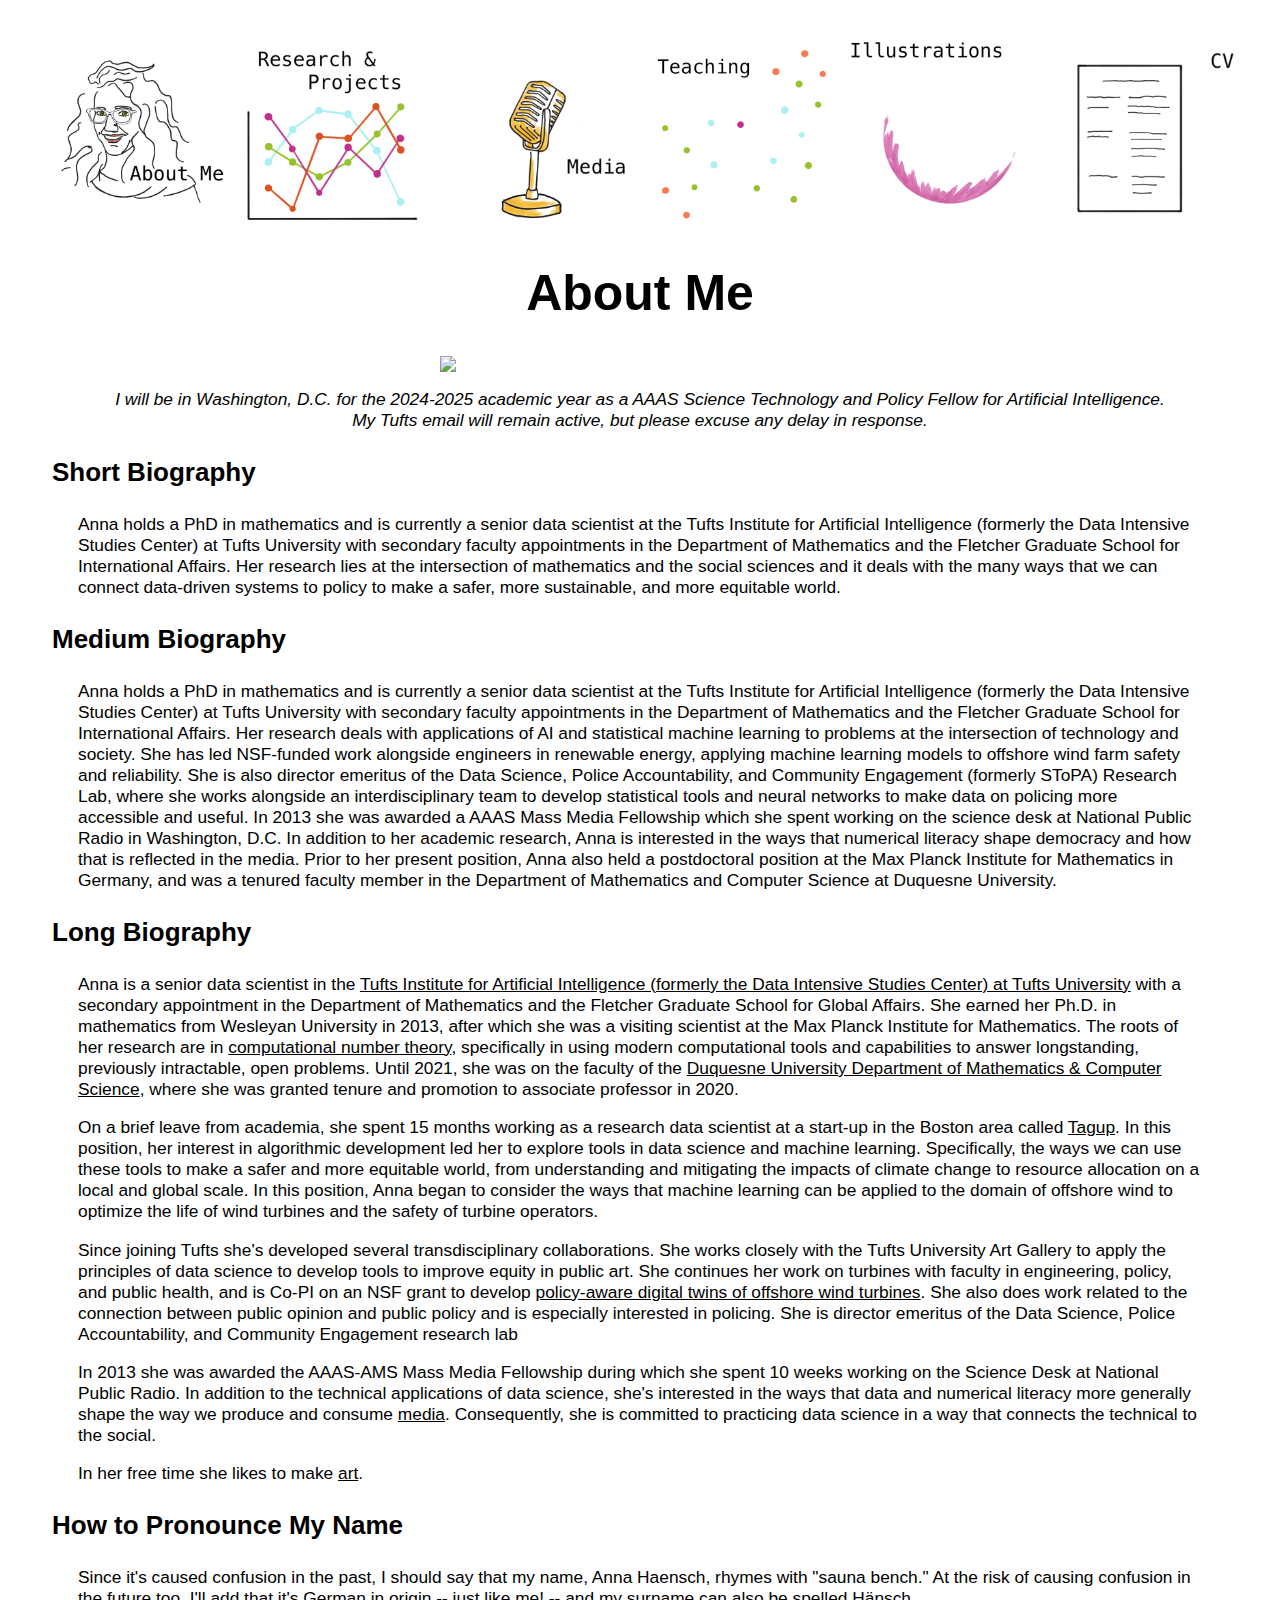
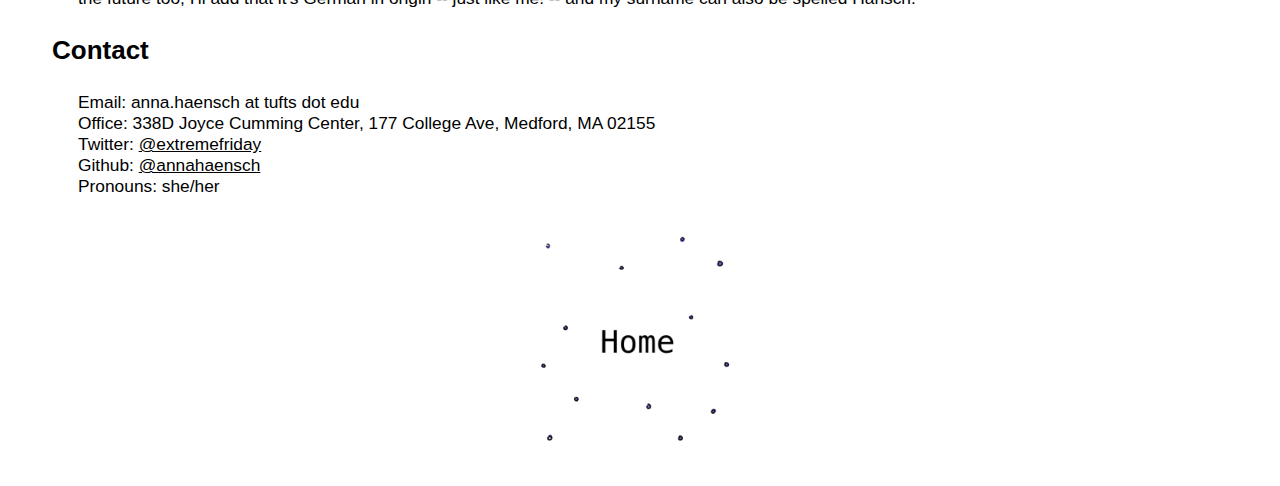
==== about.html @ 22d8f3e4 "fix typo in about" ====
<!DOCTYPE html>
<html>
<head>
<title>Anna Haensch - About</title>
<link rel="stylesheet" type="text/css" href="style.css" />
<link rel="shortcut icon" type="image/icon" href="images/favicon.ico" />
</head>

<body>

<header>
<div class="row">

<div class="col-2">
<div class="figure">
<a href="about.html">
<img class="image-main" src="images/header_images/me1.png" width = 100%>
<img class="image-hover" src="images/header_images/me2.png" width="100%">
</a>
</div>
</div>

<div class="col-2">
<div class="figure">
<a href="research.html">
<img class="image-main" src="images/header_images/project1.png" width = 100%>
<img class="image-hover" src="images/header_images/project2.png" width="100%">
</a>
</div>
</div>

<div class="col-2">
<div class="figure">
<a href="media.html">
<img class="image-main" src="images/header_images/media1.png" width = 100%>
<img class="image-hover" src="images/header_images/media2.png" width="100%">
</a>
</div>
</div>

<div class="col-2">
<div class="figure">
<a href="teaching.html">
<img class="image-main" src="images/header_images/teaching1.png" width = 100%>
<img class="image-hover" src="images/header_images/teaching2.png" width="100%">
</a>
</div>
</div>

<div class="col-2">
<div class="figure">
<a href="illustrations.html">
<img class="image-main" src="images/header_images/art1.png" width = 100%>
<img class="image-hover" src="images/header_images/art2.png" width="100%">
</a>
</div>
</div>

<div class="col-2">
<div class="figure">
<a href="CV.pdf">
<img class="image-main" src="images/header_images/cv1.png" width = 100%>
<img class="image-hover" src="images/header_images/cv2.png" width="100%">
</a>
</div>
</div>

</div>
</header>




  <center>
    <h1>
  About Me
</h1>
  </center>


<center>
<img src="images/headshots/anna_2023_2.jpg" width=50% style="border-radius: 0px">
</center>

<p>
<center>
<i>  I will be in Washington, D.C. for the 2024-2025 academic year as a AAAS Science Technology and Policy Fellow for Artificial Intelligence.  <br>My Tufts email will remain active, but please excuse any delay in response.</i>
</center>
</p>

<h2>
Short Biography
</h2>

<p>
Anna holds a PhD in mathematics and is currently a senior data scientist at the Tufts Institute for Artificial Intelligence (formerly the Data Intensive Studies Center) at Tufts University with secondary faculty appointments in the Department of Mathematics and the Fletcher Graduate School for International Affairs.  Her research lies at the intersection of mathematics and the social sciences and it deals with the many ways that we can connect data-driven systems to policy to make a safer, more sustainable, and more equitable world. 
</p>
<h2>
Medium Biography
</h2>
<p>
Anna holds a PhD in mathematics and is currently a senior data scientist at the Tufts Institute for Artificial Intelligence (formerly the Data Intensive Studies Center) at Tufts University with secondary faculty appointments in the Department of Mathematics and the Fletcher Graduate School for International Affairs.  Her research deals with applications of AI and statistical machine learning to problems at the intersection of technology and society.  She has led NSF-funded work alongside engineers in renewable energy, applying machine learning models to offshore wind farm safety and reliability. She is also director emeritus of the Data Science, Police Accountability, and Community Engagement (formerly SToPA) Research Lab, where she works alongside an interdisciplinary team to develop statistical tools and neural networks to make data on policing more accessible and useful. In 2013 she was awarded a AAAS Mass Media Fellowship which she spent working on the science desk at National Public Radio in Washington, D.C. In addition to her academic research, Anna is interested in the ways that numerical literacy shape democracy and how that is reflected in the media.  Prior to her present position, Anna also held a postdoctoral position at the Max Planck Institute for Mathematics in Germany, and was a tenured faculty member in the Department of Mathematics and Computer Science at Duquesne University. 

</p>
<h2>
  Long Biography
</h2>

<p>  
  Anna is a senior data scientist in the <a 
  href=https://disc.tufts.edu/>Tufts Institute for Artificial Intelligence (formerly the Data Intensive Studies Center) at Tufts University</a> with a secondary appointment in the Department of 
  Mathematics and the Fletcher Graduate School for Global Affairs.  She earned her Ph.D. in mathematics from Wesleyan 
  University in 2013, after which she was a visiting scientist
  at the Max Planck Institute for Mathematics.  The roots of her research are in <a href="file:///home/annahaensch/Dropbox/website/annahaensch/number_theory.html">computational number theory</a>, specifically in using modern computational tools and capabilities to answer longstanding, previously intractable, open problems.  
  Until 2021, she was on 
  the faculty of the <a href = 
  "https://www.duq.edu/academics/schools/liberal-arts/academics/departments-and-centers/mathematics-and-computer-science/undergraduate-programs/mathematics-ba/bs-">Duquesne University Department of Mathematics & Computer Science</a>, where she was granted tenure and promotion to associate professor in 2020. 
</p>

<p>
  On a brief leave from academia, she spent 15 months working as a 
  research data scientist at a start-up in the Boston area 
  called <a href="https://www.tagup.io/">Tagup</a>.  In this position, 
  her interest in algorithmic development led her to explore tools in 
  data science and machine learning.  Specifically, the ways we can use 
  these tools to make a safer and more equitable world, from 
  understanding and mitigating the impacts of climate change to 
  resource allocation on a local and global scale. In this position, 
  Anna began to consider the ways that machine learning can be applied 
  to the domain of offshore wind to optimize the life of wind turbines 
  and the safety of turbine operators.
</p>

<p>
Since joining Tufts she's developed several transdisciplinary 
collaborations.  She works closely with the Tufts University Art 
Gallery to apply the principles of data science to develop tools to 
improve equity in public art.  She continues her work on turbines with 
faculty in engineering, policy, and public health, and is Co-PI on an NSF 
grant to develop <a href = 
"https://www.nsf.gov/awardsearch/showAward?AWD_ID=2230630&HistoricalAwards=false">policy-aware digital twins of offshore wind turbines</a>.  She also does work related to the connection between public opinion and public policy and is especially interested in policing. She is director emeritus of the Data Science, Police Accountability, and Community Engagement research lab
</p>
<p>
  In 2013 she was awarded the AAAS-AMS Mass Media Fellowship during 
  which she spent 10 weeks working on the Science Desk at National 
  Public Radio.  In addition to the technical applications of data 
  science, she's interested in the ways that data and numerical 
  literacy more generally shape the way we produce and consume <a 
  href="media.html">media</a>. Consequently, she is committed to practicing data science in a way that connects the technical to the social.
</p>  
<p>
  In her free time she likes to make <a href="illustrations.html">art</a>.
</p>

<h2>
  How to Pronounce My Name
</h2>
<p>
Since it's caused confusion in the past, I should say that my name, 
Anna Haensch, rhymes with "sauna bench."  At the risk of causing confusion in the future too, I'll add that it's German in origin -- just like me! -- and my surname can also be spelled H&#228;nsch.
</p>



    <h2>
  Contact
</h2>
    <p>
Email: anna.haensch at tufts dot edu<br>
Office: 338D Joyce Cumming Center, 177 College Ave, Medford, MA 
02155<br>
Twitter: <a href="https://twitter.com/extremefriday?lang=en">@extremefriday</a><br>
Github: <a href = "https://github.com/annahaensch">@annahaensch</a><br>
Pronouns: she/her
</p>

<footer>
<table style="width:100%; padding-top:100px">
<col span="1" class="wide">
<tr>
<td>
<div class="figure">
<img class="image-main" src="images/header_images/blank.png" width="100%">
<img class="image-hover" src="images/header_images/blank.png" width="100%">
</div>
</td>
<td>
<div class="figure">
<img class="image-main" src="images/header_images/blank.png" width="100%">
<img class="image-hover" src="images/header_images/blank.png" width="100%">
</div>
</td>
<td>
<a href="index.html">
<div class="figure">
<img class="image-main" src="images/header_images/home1.png" width="100%">
<img class="image-hover" src="images/header_images/home2.png" width="100%">
</div>
</a>
</td>
<td>
<div class="figure">
<img class="image-main" src="images/header_images/blank.png" width="100%">
<img class="image-hover" src="images/header_images/blank.png" width="100%">
</div>
</td>
<td>
<div class="figure">
<img class="image-main" src="images/header_images/blank.png" width="100%">
<img class="image-hover" src="images/header_images/blank.png" width="100%">
</div>
</td>
</tr>
</table>
</footer>

</body>

</html>
---- style.css ----
<!-- EAEAFF is light blue -->
<!-- 2B3856 is dark blue -->
<!-- FFFFFF is cream -->
<!-- #4D7700 is dark green -->

<style type="text/css">
/*This is a comment*/

.spacebelow {
     margin-bottom: 8;
  }

/*
header{
  font: 25pt arial;
  color: black;
  background-color: #FFFFFF;
  box-shadow: 0px 0px 0px rgba(0,0,0,0.15);
  padding: 0 20px;
  margin: 0px 0px;
  border-radius: 0px;
  list-style: none;
  position: relative;
  display: inline-table;
  width: 100%;
}
*/

img{display: block;
    border-radius: 0px;
    max-width: 400px}

img.header{display: block;
    border-radius: 0px;
    float:right}

/*table{
  font: 13pt arial;
  background-color: #FFFFFF;
  box-shadow: 0px 0px 0px rgba(0,0,0,0.15);
  padding: 0px 20px;
  border-radius: 0px;
  list-style: none;
  position: relative;
  display: inline-table;
  width: 100%;
}*/

table {
  width: 100%;
  border-collapse: collapse;
  table-layout: fixed;
}

th {
  text-align: left;
  padding: 8px;
  width: 20%;
}

td {
  width: 100%;
  word-wrap: break-word;
  padding: 8px;
}


body
{
  color: #000;
  background-color: #2B3856;
  background-color: #FFFFFF;
  padding: 1.5em;
  margin: 0;
  font: 13pt Arial;
}

h1
{
  font-size: 50px;
}

h2
{
  margin: 1.0em;
}


p {
margin: 3.0em;
margin-top: 1em;
margin-bottom: 1em;
}

ol {
margin: 4.0em;
margin-top: 1em;
margin-bottom: 1em;
}

ul {
margin: 4.0em;
margin-top: 1em;
margin-bottom: 1em;
}

li {
margin-bottom: 1em;
}

a:link
{
  color: black;
	text-decoration: underline;
}

a:hover
{
	color: black;
  background-color: #fbd383;
	text-decoration: none;
}

a:visited
{
	color: black;
	text-decoration: none;
}

img.thumbnails
{
   width:100px;
   height:100px;
}

/* Three image containers (use 25% for four, and 50% for two, etc) */
.column {
  float: left;
  width: 45%;
  padding: 5px;
}

.two {
  width: 50%;
}

/* Clear floats after image containers 
.row::after {
  content: "";
  clear: both;
  display: table;
}
*/

/*
  Rollover Image
 */
.figure {
    position: relative;
    max-width: 100%;
}
.figure img.image-hover {
  position: absolute;
  top: 0;
  right: 0;
  left: 0;
  bottom: 0;
  object-fit: contain;
  opacity: 0;
  transition: opacity .2s;
}

.figure:hover img.image-hover {
  opacity: 1;
}


/* 
  Responsive Columns
*/
* {
  box-sizing: border-box;
}

.row::after {
  content: "";
  clear: both;
  display: block;
}

[class*="col-"] {
  float: left;
  padding: 0px;
}

html {
  font-family: "Lucida Sans", sans-serif;
}

.header {
  background-color: #ffffff;
  color: #ffffff;
  padding: 0px;
}

.footer {
  background-color: #0099cc;
  color: #ffffff;
  text-align: center;
  font-size: 12px;
  padding: 15px;
}

/* For desktop: */
.col-1 {width: 8.33%;}
.col-2 {width: 16.66%;}
.col-3 {width: 25%;}
.col-4 {width: 33.33%;}
.col-5 {width: 41.66%;}
.col-6 {width: 50%;}
.col-7 {width: 58.33%;}
.col-8 {width: 66.66%;}
.col-9 {width: 75%;}
.col-10 {width: 83.33%;}
.col-11 {width: 91.66%;}
.col-12 {width: 100%;}

/*
@media only screen and (max-width: 600px) {
  [class*="col-"] {
    width: 100%;
  }
}
*/

</style>
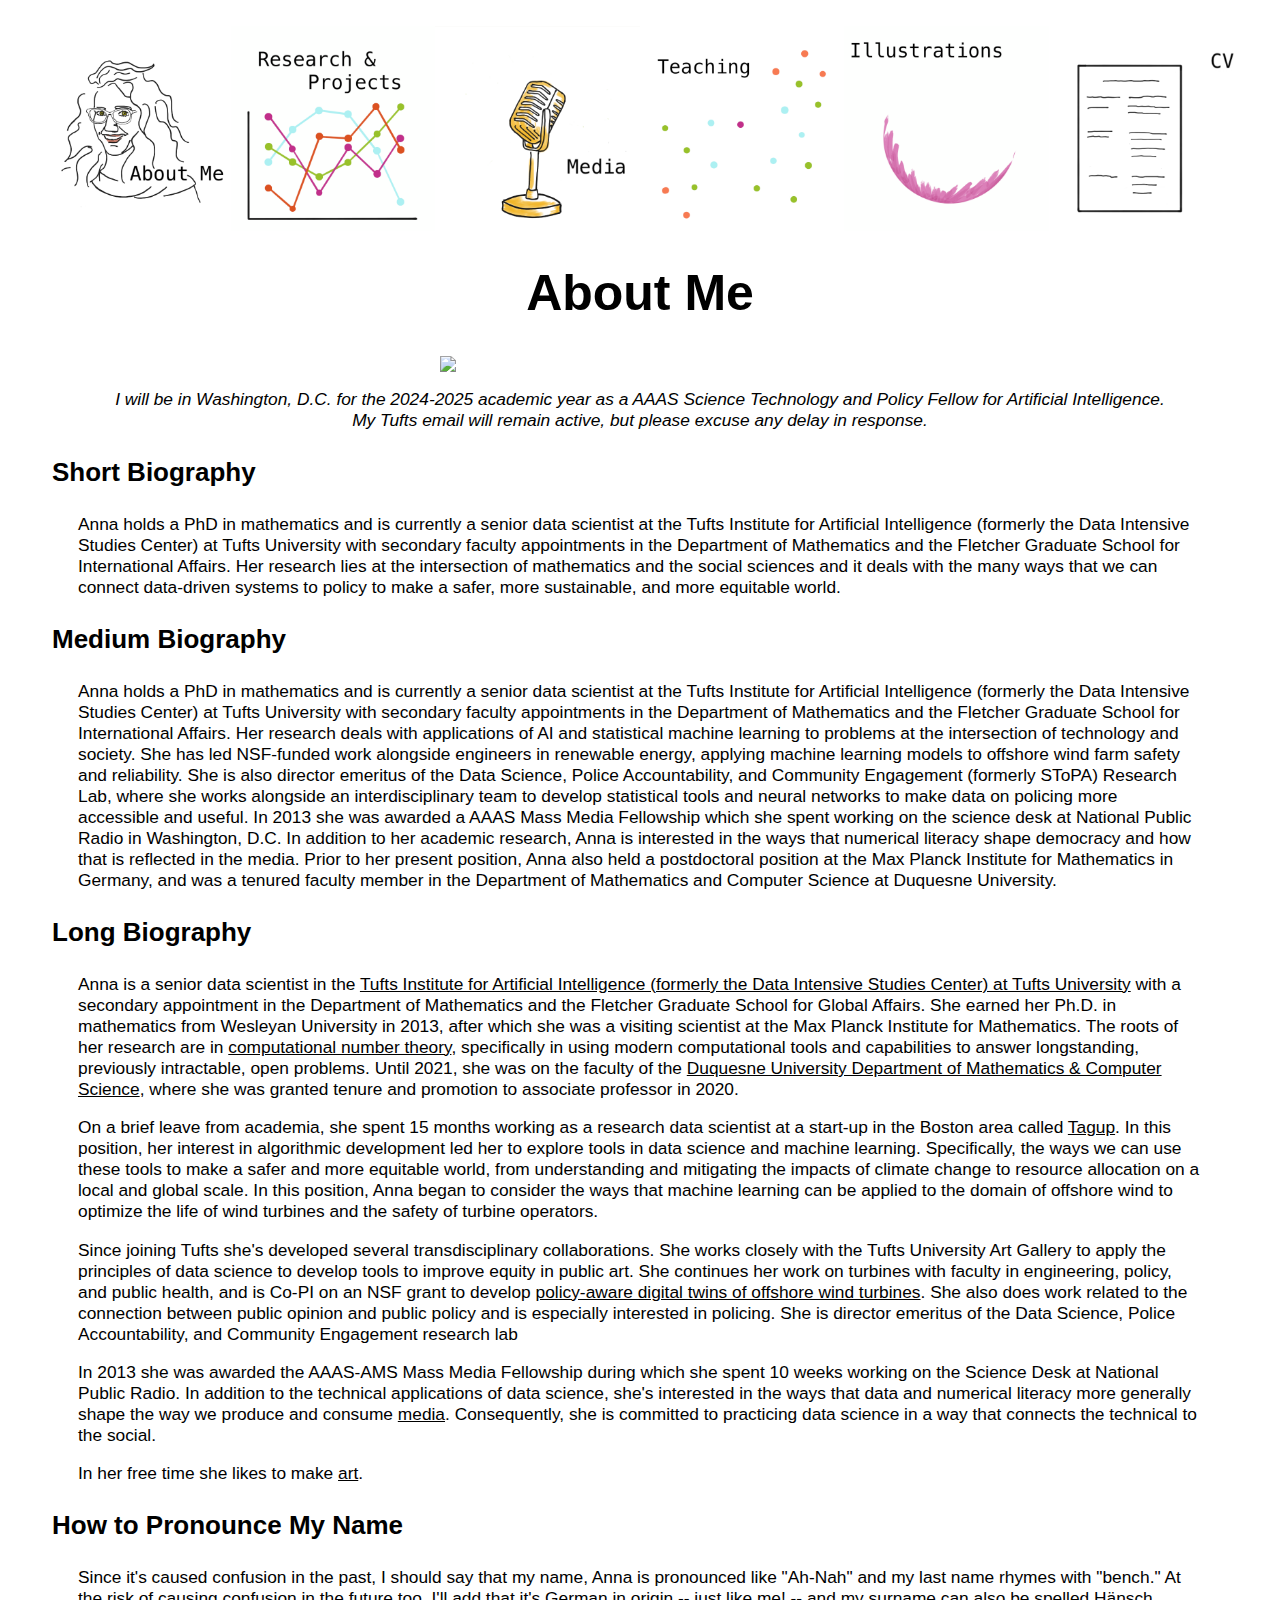
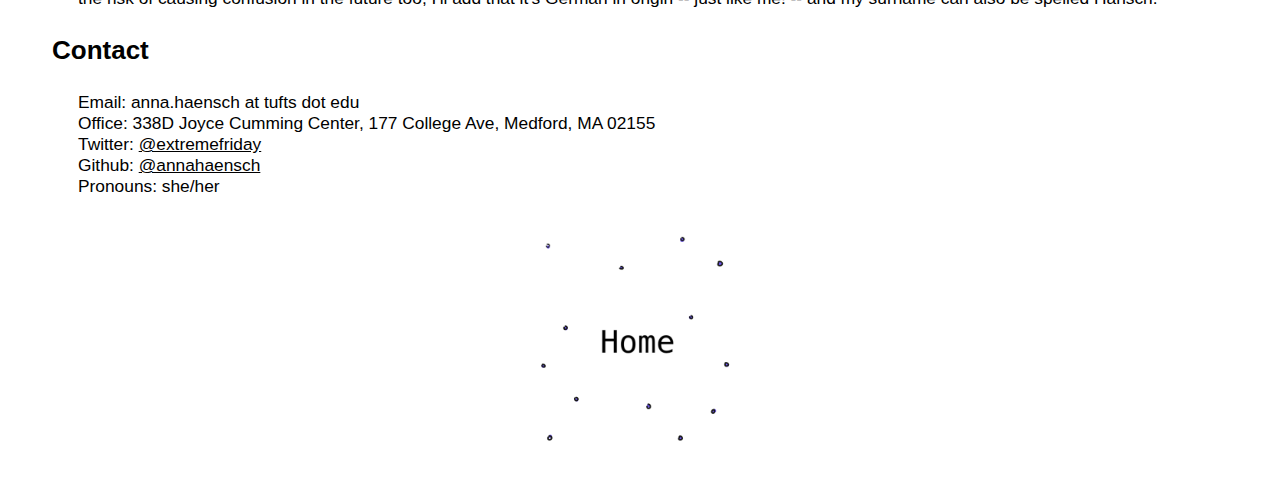
==== commit 6ad8cdb6: "fix typo in about" ====
--- a/about.html
+++ b/about.html
@@ -157,7 +157,7 @@
 </h2>
 <p>
 Since it's caused confusion in the past, I should say that my name, 
-Anna Haensch, rhymes with "sauna bench."  At the risk of causing confusion in the future too, I'll add that it's German in origin -- just like me! -- and my surname can also be spelled H&#228;nsch.
+Anna is pronounced like "Ah-Nah" and my last name rhymes with "bench."  At the risk of causing confusion in the future too, I'll add that it's German in origin -- just like me! -- and my surname can also be spelled H&#228;nsch.
 </p>
 
 
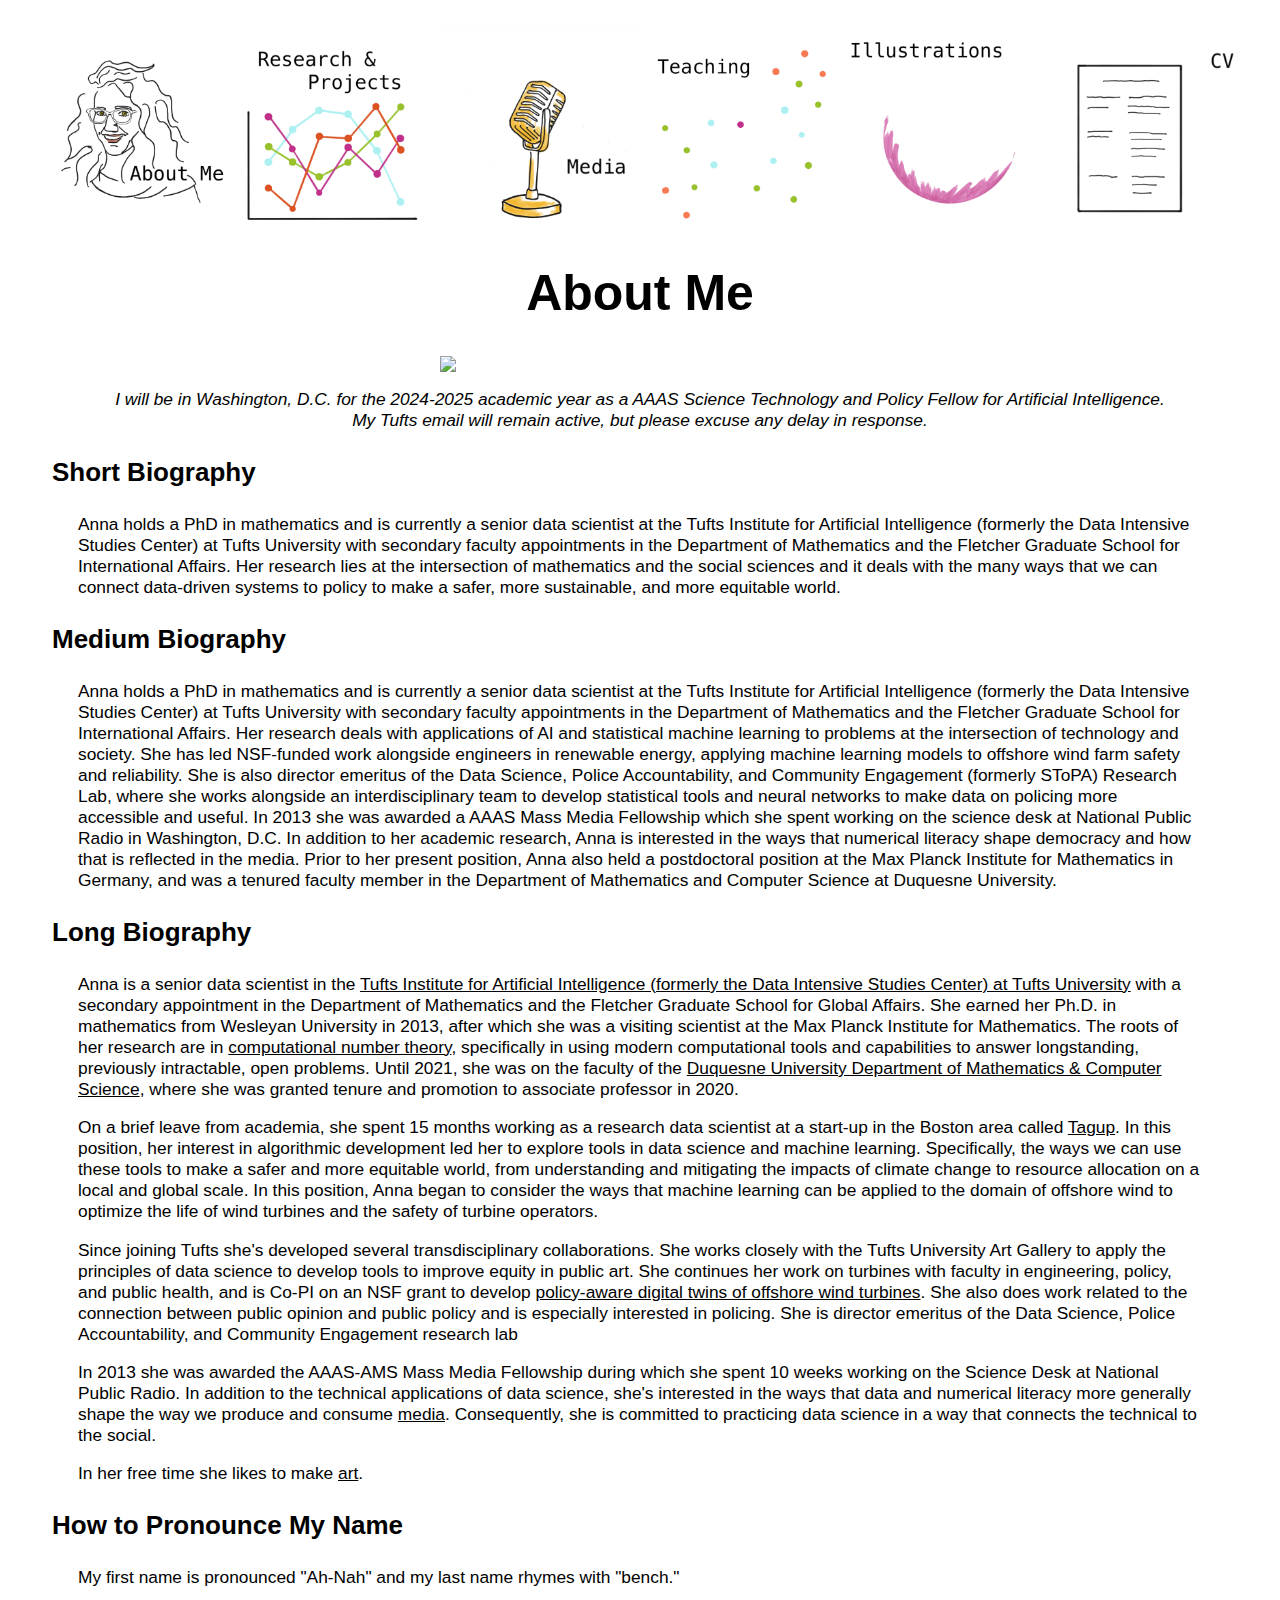
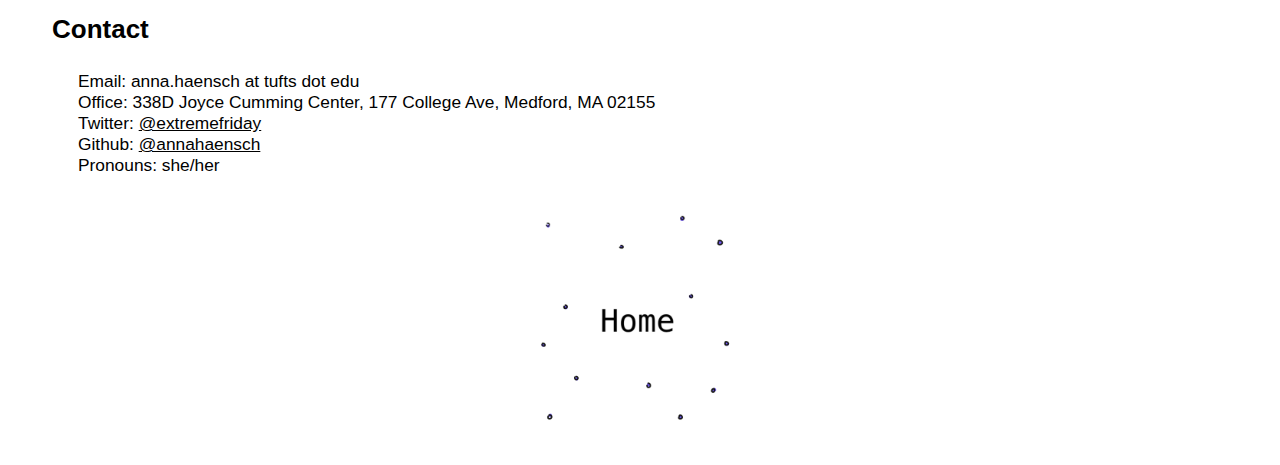
==== commit cbe44a20: "fix typo in about" ====
--- a/about.html
+++ b/about.html
@@ -156,8 +156,7 @@
   How to Pronounce My Name
 </h2>
 <p>
-Since it's caused confusion in the past, I should say that my name, 
-Anna is pronounced like "Ah-Nah" and my last name rhymes with "bench."  At the risk of causing confusion in the future too, I'll add that it's German in origin -- just like me! -- and my surname can also be spelled H&#228;nsch.
+My first name is pronounced "Ah-Nah" and my last name rhymes with "bench."
 </p>
 
 
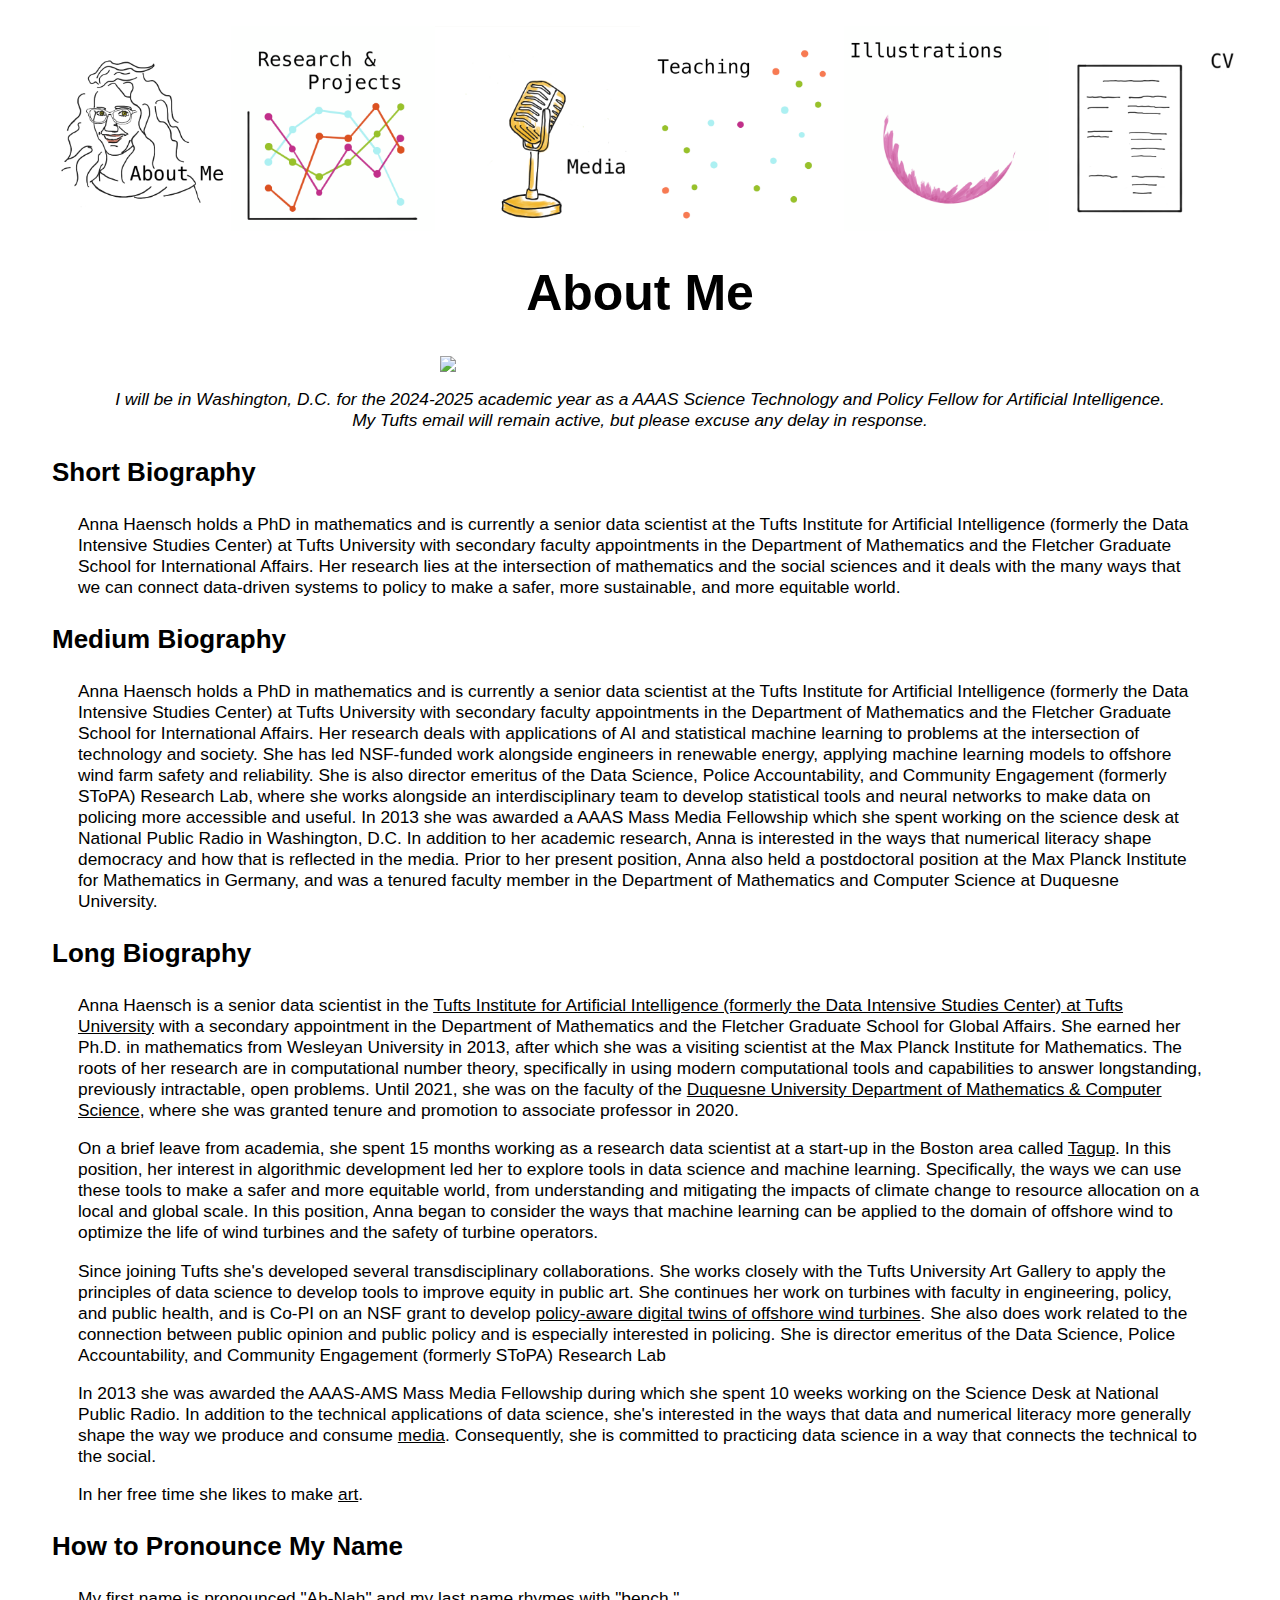
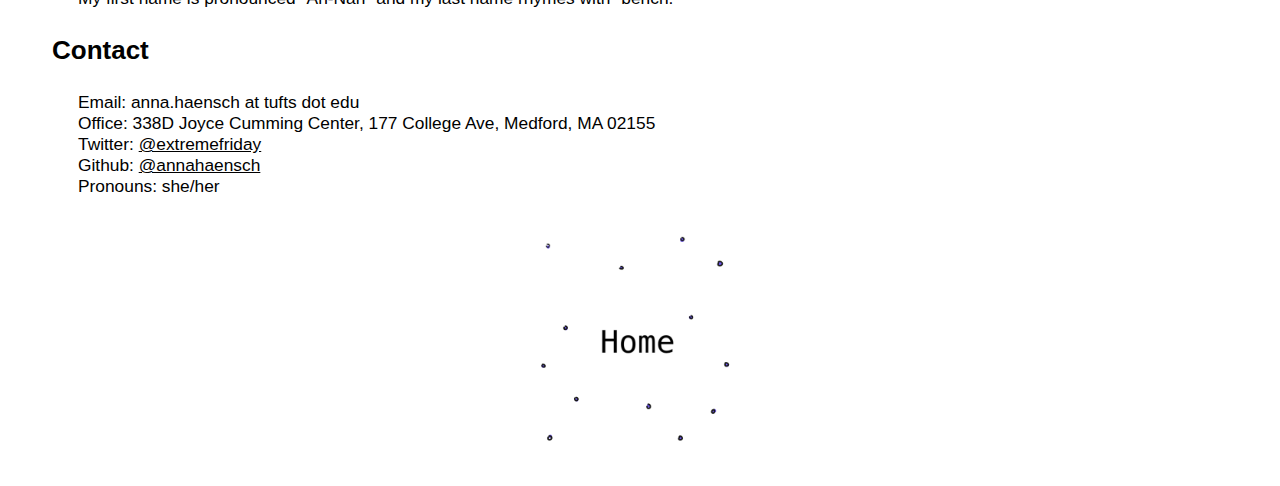
==== commit 92989ba0: "fix typo in about" ====
--- a/about.html
+++ b/about.html
@@ -93,13 +93,13 @@
 </h2>
 
 <p>
-Anna holds a PhD in mathematics and is currently a senior data scientist at the Tufts Institute for Artificial Intelligence (formerly the Data Intensive Studies Center) at Tufts University with secondary faculty appointments in the Department of Mathematics and the Fletcher Graduate School for International Affairs.  Her research lies at the intersection of mathematics and the social sciences and it deals with the many ways that we can connect data-driven systems to policy to make a safer, more sustainable, and more equitable world. 
+Anna Haensch holds a PhD in mathematics and is currently a senior data scientist at the Tufts Institute for Artificial Intelligence (formerly the Data Intensive Studies Center) at Tufts University with secondary faculty appointments in the Department of Mathematics and the Fletcher Graduate School for International Affairs.  Her research lies at the intersection of mathematics and the social sciences and it deals with the many ways that we can connect data-driven systems to policy to make a safer, more sustainable, and more equitable world. 
 </p>
 <h2>
 Medium Biography
 </h2>
 <p>
-Anna holds a PhD in mathematics and is currently a senior data scientist at the Tufts Institute for Artificial Intelligence (formerly the Data Intensive Studies Center) at Tufts University with secondary faculty appointments in the Department of Mathematics and the Fletcher Graduate School for International Affairs.  Her research deals with applications of AI and statistical machine learning to problems at the intersection of technology and society.  She has led NSF-funded work alongside engineers in renewable energy, applying machine learning models to offshore wind farm safety and reliability. She is also director emeritus of the Data Science, Police Accountability, and Community Engagement (formerly SToPA) Research Lab, where she works alongside an interdisciplinary team to develop statistical tools and neural networks to make data on policing more accessible and useful. In 2013 she was awarded a AAAS Mass Media Fellowship which she spent working on the science desk at National Public Radio in Washington, D.C. In addition to her academic research, Anna is interested in the ways that numerical literacy shape democracy and how that is reflected in the media.  Prior to her present position, Anna also held a postdoctoral position at the Max Planck Institute for Mathematics in Germany, and was a tenured faculty member in the Department of Mathematics and Computer Science at Duquesne University. 
+  Anna Haensch holds a PhD in mathematics and is currently a senior data scientist at the Tufts Institute for Artificial Intelligence (formerly the Data Intensive Studies Center) at Tufts University with secondary faculty appointments in the Department of Mathematics and the Fletcher Graduate School for International Affairs.  Her research deals with applications of AI and statistical machine learning to problems at the intersection of technology and society.  She has led NSF-funded work alongside engineers in renewable energy, applying machine learning models to offshore wind farm safety and reliability. She is also director emeritus of the Data Science, Police Accountability, and Community Engagement (formerly SToPA) Research Lab, where she works alongside an interdisciplinary team to develop statistical tools and neural networks to make data on policing more accessible and useful. In 2013 she was awarded a AAAS Mass Media Fellowship which she spent working on the science desk at National Public Radio in Washington, D.C. In addition to her academic research, Anna is interested in the ways that numerical literacy shape democracy and how that is reflected in the media.  Prior to her present position, Anna also held a postdoctoral position at the Max Planck Institute for Mathematics in Germany, and was a tenured faculty member in the Department of Mathematics and Computer Science at Duquesne University. 
 
 </p>
 <h2>
@@ -107,47 +107,22 @@
 </h2>
 
 <p>  
-  Anna is a senior data scientist in the <a 
-  href=https://disc.tufts.edu/>Tufts Institute for Artificial Intelligence (formerly the Data Intensive Studies Center) at Tufts University</a> with a secondary appointment in the Department of 
-  Mathematics and the Fletcher Graduate School for Global Affairs.  She earned her Ph.D. in mathematics from Wesleyan 
-  University in 2013, after which she was a visiting scientist
-  at the Max Planck Institute for Mathematics.  The roots of her research are in <a href="file:///home/annahaensch/Dropbox/website/annahaensch/number_theory.html">computational number theory</a>, specifically in using modern computational tools and capabilities to answer longstanding, previously intractable, open problems.  
-  Until 2021, she was on 
-  the faculty of the <a href = 
-  "https://www.duq.edu/academics/schools/liberal-arts/academics/departments-and-centers/mathematics-and-computer-science/undergraduate-programs/mathematics-ba/bs-">Duquesne University Department of Mathematics & Computer Science</a>, where she was granted tenure and promotion to associate professor in 2020. 
+  Anna Haensch is a senior data scientist in the <a href=https://disc.tufts.edu/>Tufts Institute for Artificial Intelligence (formerly the Data Intensive Studies Center) at Tufts University</a> with a secondary appointment in the Department of Mathematics and the Fletcher Graduate School for Global Affairs.  She earned her Ph.D. in mathematics from Wesleyan University in 2013, after which she was a visiting scientist at the Max Planck Institute for Mathematics.  The roots of her research are in computational number theory, specifically in using modern computational tools and capabilities to answer longstanding, previously intractable, open problems.  Until 2021, she was on the faculty of the <a href = "https://www.duq.edu/academics/schools/liberal-arts/academics/departments-and-centers/mathematics-and-computer-science/undergraduate-programs/mathematics-ba/bs-">Duquesne University Department of Mathematics & Computer Science</a>, where she was granted tenure and promotion to associate professor in 2020. 
 </p>
 
 <p>
-  On a brief leave from academia, she spent 15 months working as a 
-  research data scientist at a start-up in the Boston area 
-  called <a href="https://www.tagup.io/">Tagup</a>.  In this position, 
-  her interest in algorithmic development led her to explore tools in 
-  data science and machine learning.  Specifically, the ways we can use 
-  these tools to make a safer and more equitable world, from 
-  understanding and mitigating the impacts of climate change to 
-  resource allocation on a local and global scale. In this position, 
-  Anna began to consider the ways that machine learning can be applied 
-  to the domain of offshore wind to optimize the life of wind turbines 
+  On a brief leave from academia, she spent 15 months working as a research data scientist at a start-up in the Boston area called <a href="https://www.tagup.io/">Tagup</a>.  In this position, her interest in algorithmic development led her to explore tools in data science and machine learning.  Specifically, the ways we can use these tools to make a safer and more equitable world, from understanding and mitigating the impacts of climate change to resource allocation on a local and global scale. In this position, Anna began to consider the ways that machine learning can be applied to the domain of offshore wind to optimize the life of wind turbines 
   and the safety of turbine operators.
 </p>
 
 <p>
-Since joining Tufts she's developed several transdisciplinary 
-collaborations.  She works closely with the Tufts University Art 
-Gallery to apply the principles of data science to develop tools to 
-improve equity in public art.  She continues her work on turbines with 
-faculty in engineering, policy, and public health, and is Co-PI on an NSF 
-grant to develop <a href = 
-"https://www.nsf.gov/awardsearch/showAward?AWD_ID=2230630&HistoricalAwards=false">policy-aware digital twins of offshore wind turbines</a>.  She also does work related to the connection between public opinion and public policy and is especially interested in policing. She is director emeritus of the Data Science, Police Accountability, and Community Engagement research lab
+  Since joining Tufts she's developed several transdisciplinary collaborations.  She works closely with the Tufts University Art Gallery to apply the principles of data science to develop tools to improve equity in public art.  She continues her work on turbines with faculty in engineering, policy, and public health, and is Co-PI on an NSF grant to develop <a href = "https://www.nsf.gov/awardsearch/showAward?AWD_ID=2230630&HistoricalAwards=false">policy-aware digital twins of offshore wind turbines</a>.  She also does work related to the connection between public opinion and public policy and is especially interested in policing. She is director emeritus of the Data Science, Police Accountability, and Community Engagement (formerly SToPA) Research Lab
 </p>
+
 <p>
-  In 2013 she was awarded the AAAS-AMS Mass Media Fellowship during 
-  which she spent 10 weeks working on the Science Desk at National 
-  Public Radio.  In addition to the technical applications of data 
-  science, she's interested in the ways that data and numerical 
-  literacy more generally shape the way we produce and consume <a 
-  href="media.html">media</a>. Consequently, she is committed to practicing data science in a way that connects the technical to the social.
+  In 2013 she was awarded the AAAS-AMS Mass Media Fellowship during which she spent 10 weeks working on the Science Desk at National Public Radio.  In addition to the technical applications of data science, she's interested in the ways that data and numerical literacy more generally shape the way we produce and consume <a href="media.html">media</a>. Consequently, she is committed to practicing data science in a way that connects the technical to the social.
 </p>  
+
 <p>
   In her free time she likes to make <a href="illustrations.html">art</a>.
 </p>
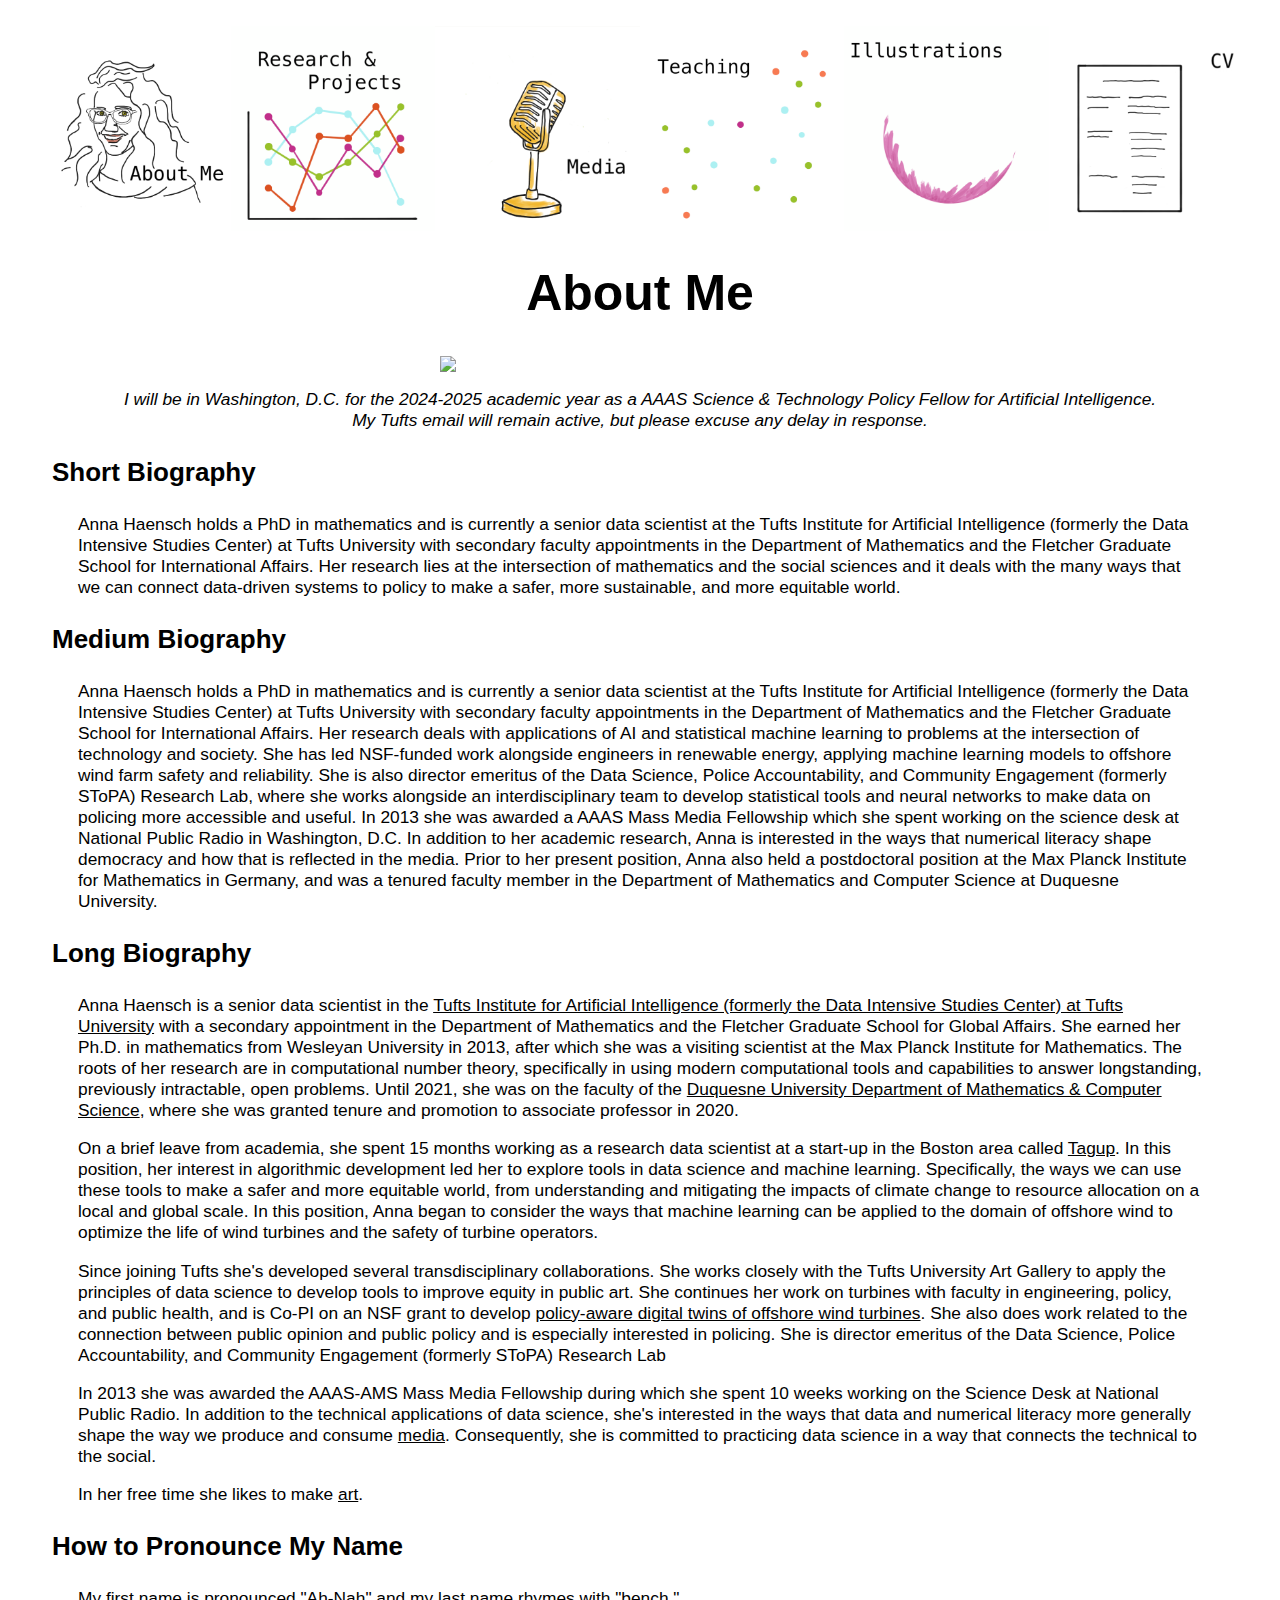
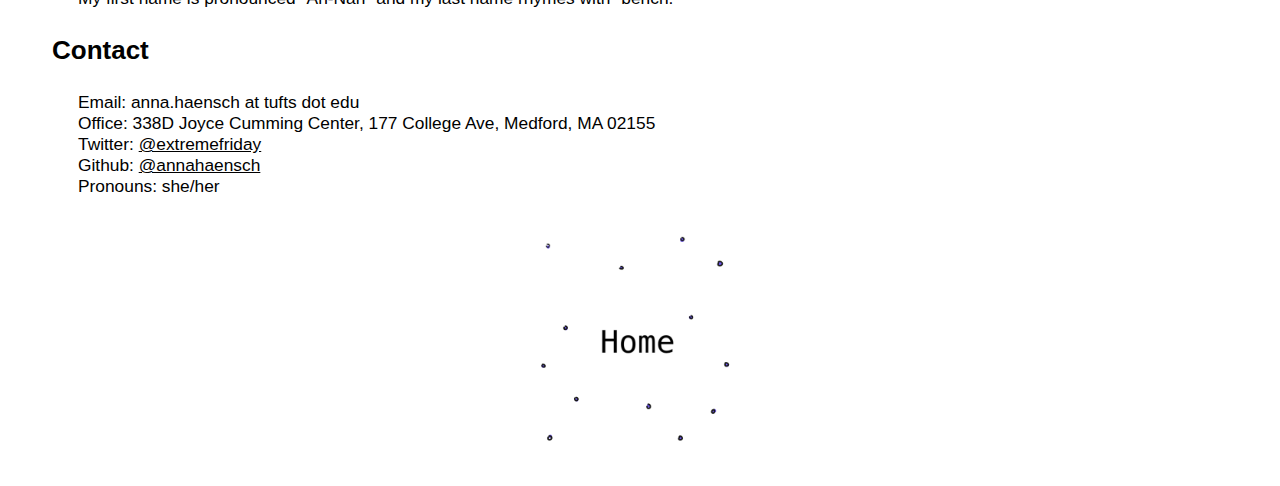
==== commit e7fcddf4: "fix about" ====
--- a/about.html
+++ b/about.html
@@ -84,7 +84,7 @@
 
 <p>
 <center>
-<i>  I will be in Washington, D.C. for the 2024-2025 academic year as a AAAS Science Technology and Policy Fellow for Artificial Intelligence.  <br>My Tufts email will remain active, but please excuse any delay in response.</i>
+<i>  I will be in Washington, D.C. for the 2024-2025 academic year as a AAAS Science & Technology Policy Fellow for Artificial Intelligence.  <br>My Tufts email will remain active, but please excuse any delay in response.</i>
 </center>
 </p>
 
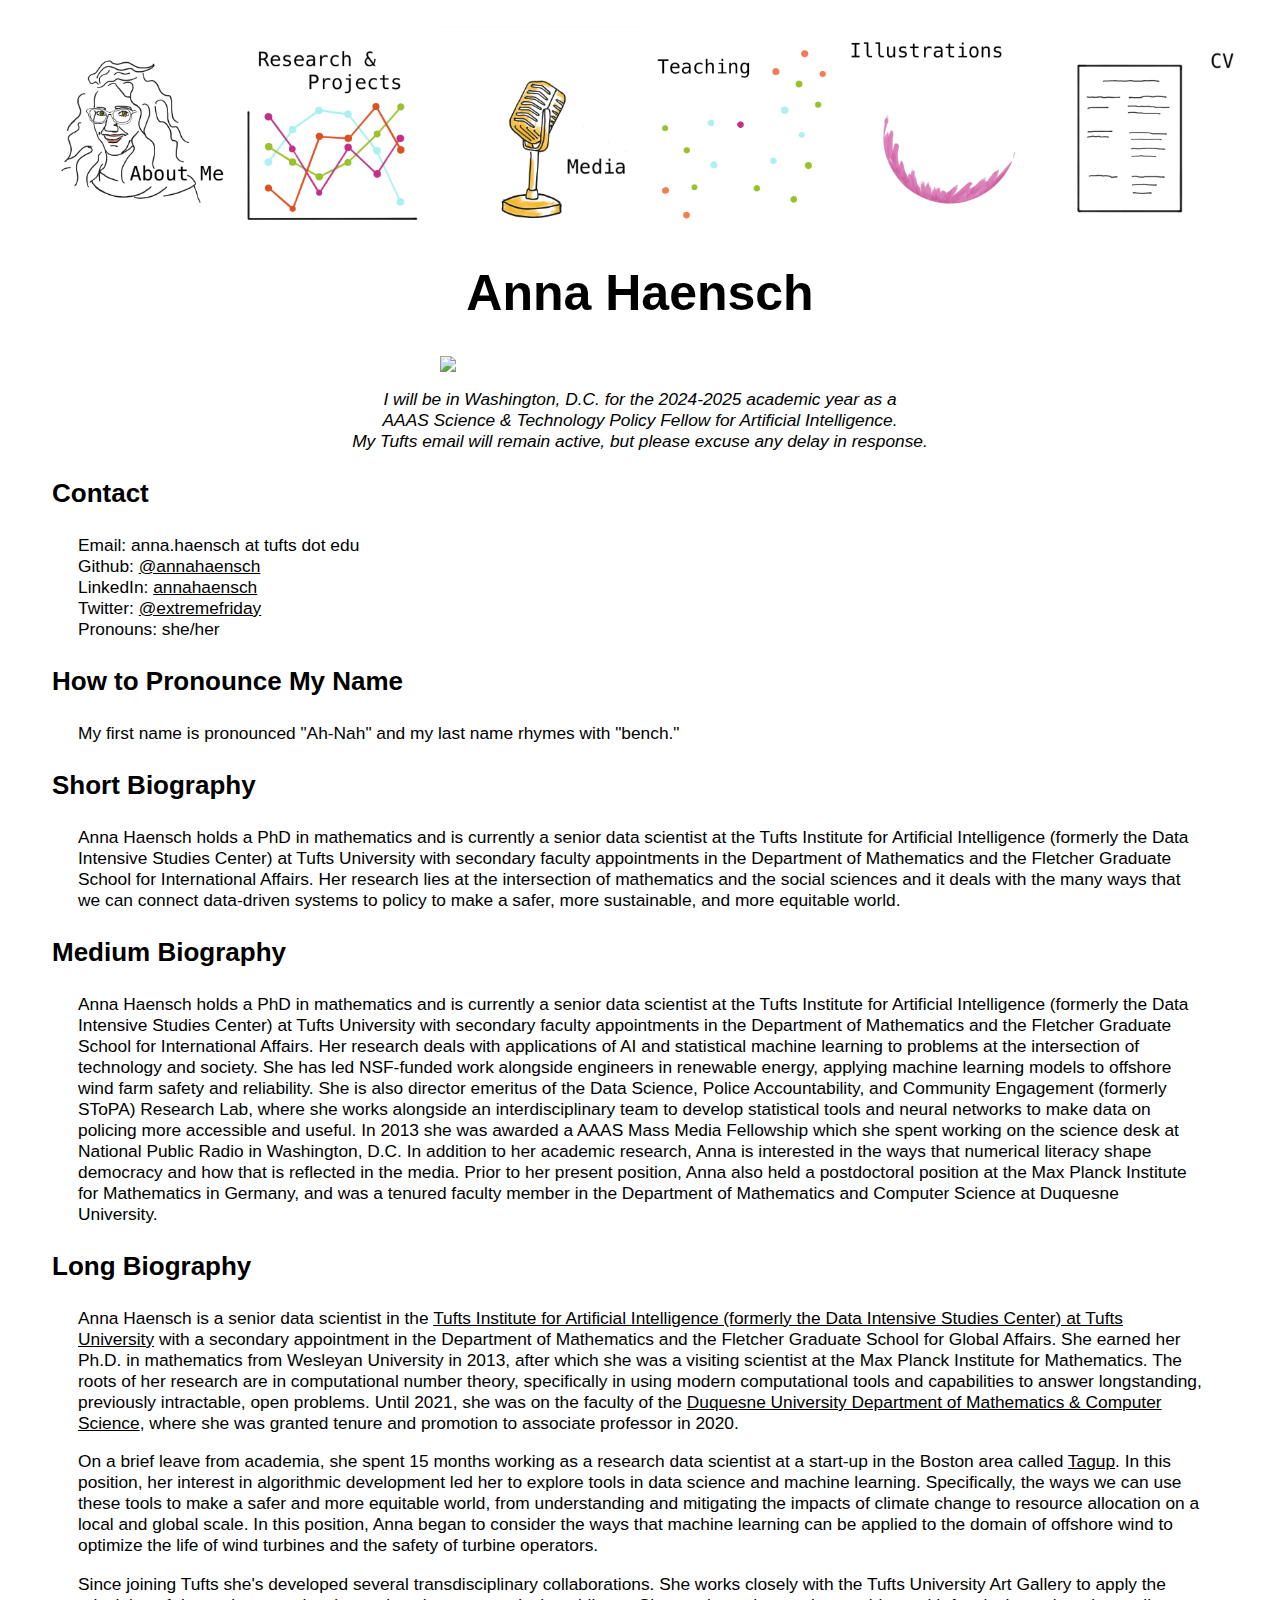
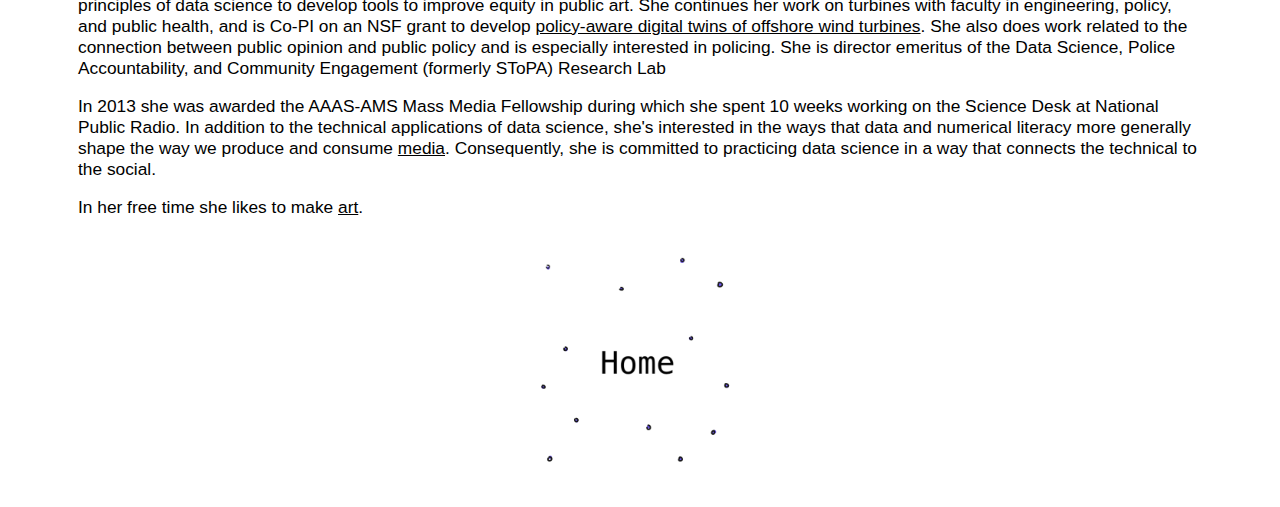
==== commit 566a86b9: "update contact info" ====
--- a/about.html
+++ b/about.html
@@ -73,10 +73,9 @@
 
   <center>
     <h1>
-  About Me
+  Anna Haensch
 </h1>
   </center>
-
 
 <center>
 <img src="images/headshots/anna_2023_2.jpg" width=50% style="border-radius: 0px">
@@ -84,8 +83,29 @@
 
 <p>
 <center>
-<i>  I will be in Washington, D.C. for the 2024-2025 academic year as a AAAS Science & Technology Policy Fellow for Artificial Intelligence.  <br>My Tufts email will remain active, but please excuse any delay in response.</i>
+<i>  I will be in Washington, D.C. for the 2024-2025 academic year as a <br>
+AAAS Science & Technology Policy Fellow for Artificial Intelligence.  <br>My Tufts email will remain active, but please excuse any delay in response.</i>
 </center>
+</p>
+
+    <h2>
+  Contact
+</h2>
+    <p>
+Email: anna.haensch at tufts dot edu<br>
+Github: <a href = "https://github.com/annahaensch">@annahaensch</a><br>
+LinkedIn: <a href = "https://www.linkedin.com/in/annahaensch/">annahaensch</a><br>
+Twitter: <a href="https://twitter.com/extremefriday?lang=en">@extremefriday</a><br>
+
+
+Pronouns: she/her
+</p>
+
+<h2>
+  How to Pronounce My Name
+</h2>
+<p>
+My first name is pronounced "Ah-Nah" and my last name rhymes with "bench."
 </p>
 
 <h2>
@@ -127,26 +147,11 @@
   In her free time she likes to make <a href="illustrations.html">art</a>.
 </p>
 
-<h2>
-  How to Pronounce My Name
-</h2>
-<p>
-My first name is pronounced "Ah-Nah" and my last name rhymes with "bench."
-</p>
 
 
 
-    <h2>
-  Contact
-</h2>
-    <p>
-Email: anna.haensch at tufts dot edu<br>
-Office: 338D Joyce Cumming Center, 177 College Ave, Medford, MA 
-02155<br>
-Twitter: <a href="https://twitter.com/extremefriday?lang=en">@extremefriday</a><br>
-Github: <a href = "https://github.com/annahaensch">@annahaensch</a><br>
-Pronouns: she/her
-</p>
+
+
 
 <footer>
 <table style="width:100%; padding-top:100px">
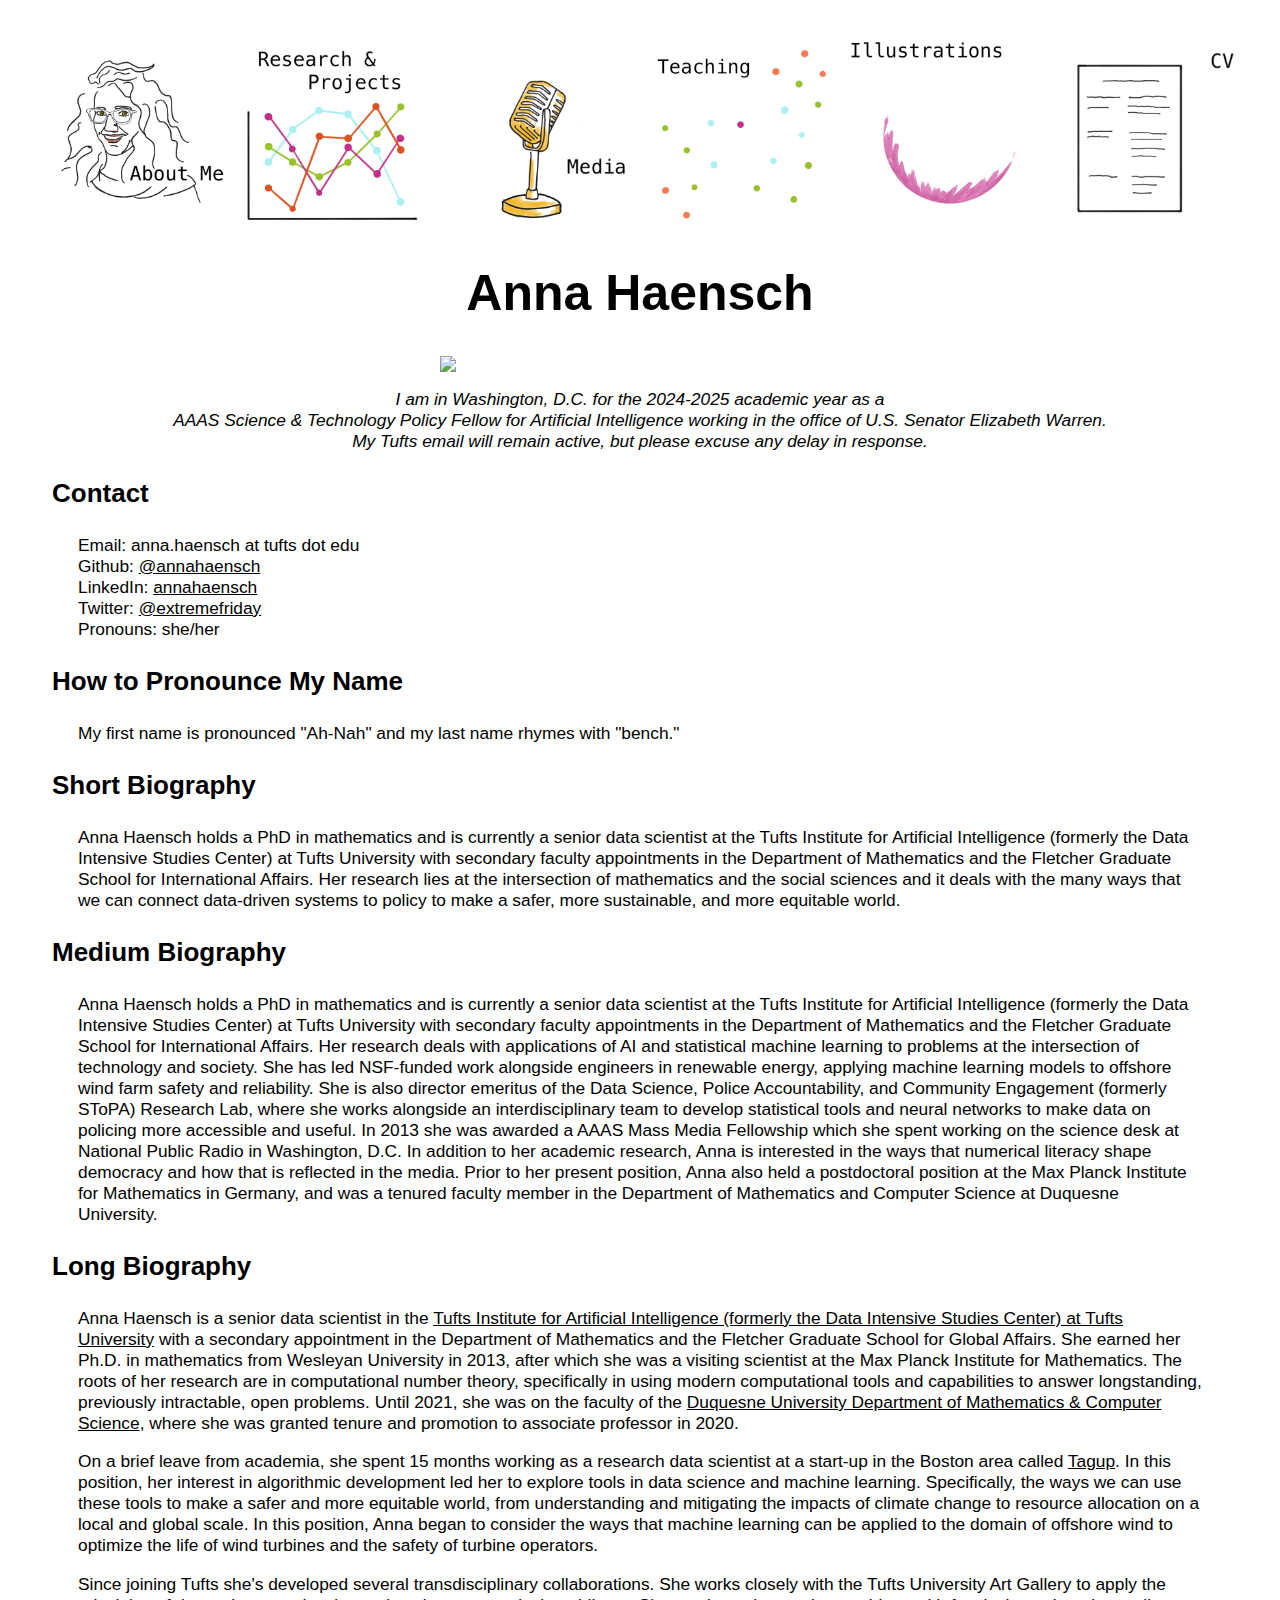
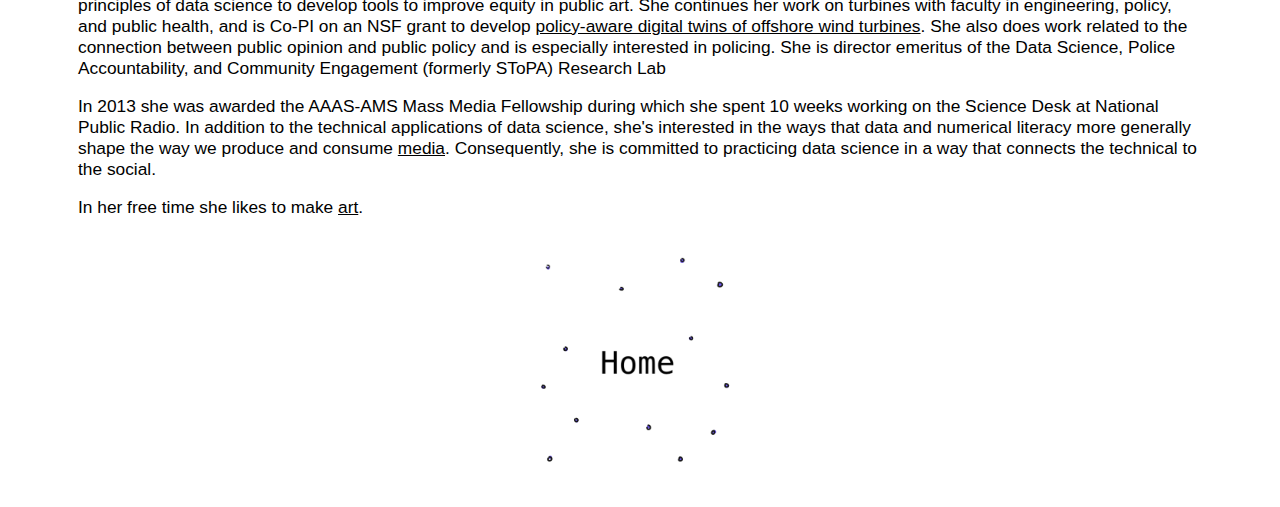
==== commit cece2880: "udpate about" ====
--- a/about.html
+++ b/about.html
@@ -83,8 +83,8 @@
 
 <p>
 <center>
-<i>  I will be in Washington, D.C. for the 2024-2025 academic year as a <br>
-AAAS Science & Technology Policy Fellow for Artificial Intelligence.  <br>My Tufts email will remain active, but please excuse any delay in response.</i>
+<i>  I am in Washington, D.C. for the 2024-2025 academic year as a <br>
+AAAS Science & Technology Policy Fellow for Artificial Intelligence working in the office of U.S. Senator Elizabeth Warren.  <br>My Tufts email will remain active, but please excuse any delay in response.</i>
 </center>
 </p>
 
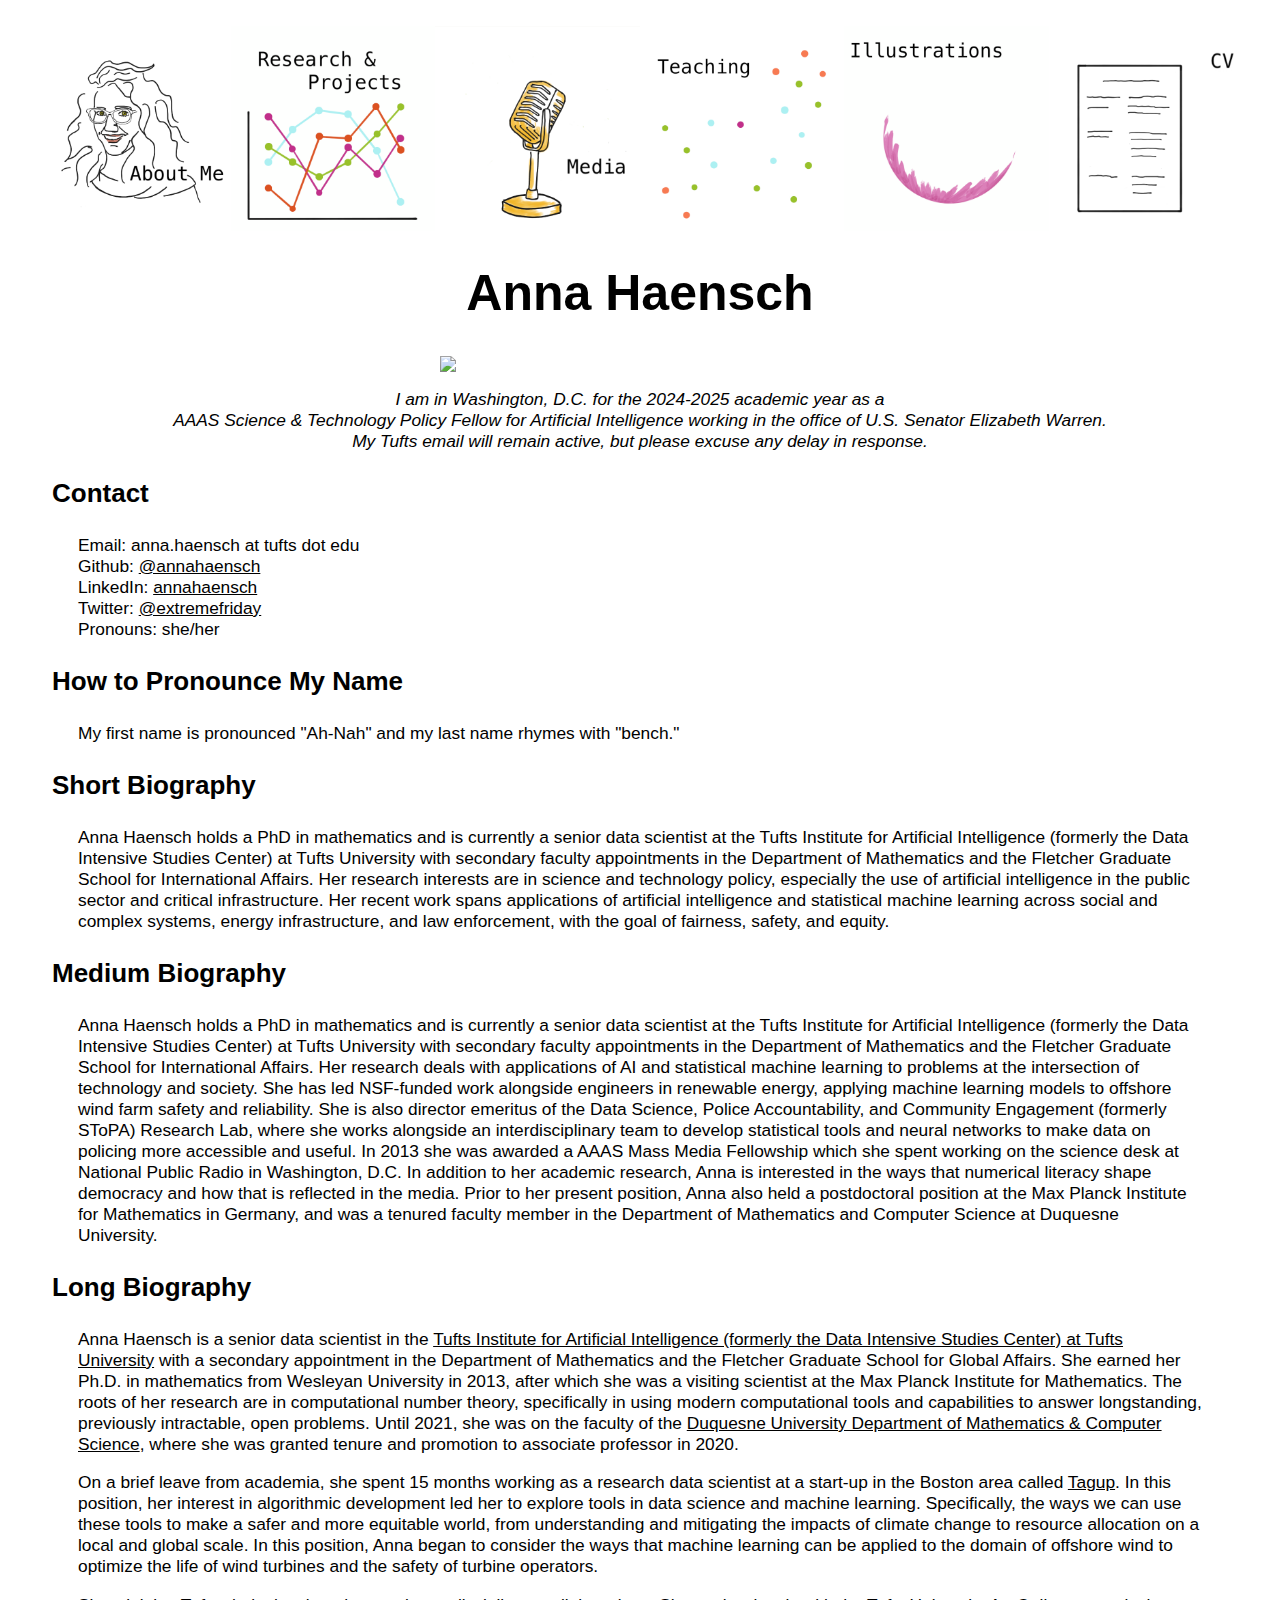
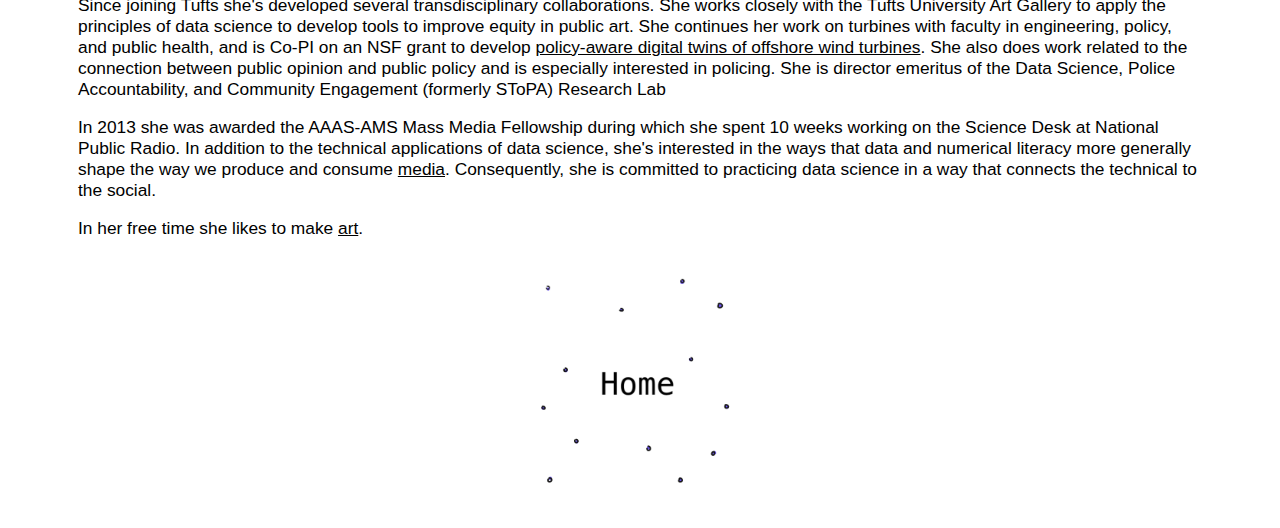
==== commit fa2fc7d1: "update about" ====
--- a/about.html
+++ b/about.html
@@ -113,7 +113,7 @@
 </h2>
 
 <p>
-Anna Haensch holds a PhD in mathematics and is currently a senior data scientist at the Tufts Institute for Artificial Intelligence (formerly the Data Intensive Studies Center) at Tufts University with secondary faculty appointments in the Department of Mathematics and the Fletcher Graduate School for International Affairs.  Her research lies at the intersection of mathematics and the social sciences and it deals with the many ways that we can connect data-driven systems to policy to make a safer, more sustainable, and more equitable world. 
+Anna Haensch holds a PhD in mathematics and is currently a senior data scientist at the Tufts Institute for Artificial Intelligence (formerly the Data Intensive Studies Center) at Tufts University with secondary faculty appointments in the Department of Mathematics and the Fletcher Graduate School for International Affairs.  Her research interests are in science and technology policy, especially the use of artificial intelligence in the public sector and critical infrastructure. Her recent work spans applications of artificial intelligence and statistical machine learning across social and complex systems, energy infrastructure, and law enforcement, with the goal of fairness, safety, and equity.
 </p>
 <h2>
 Medium Biography
